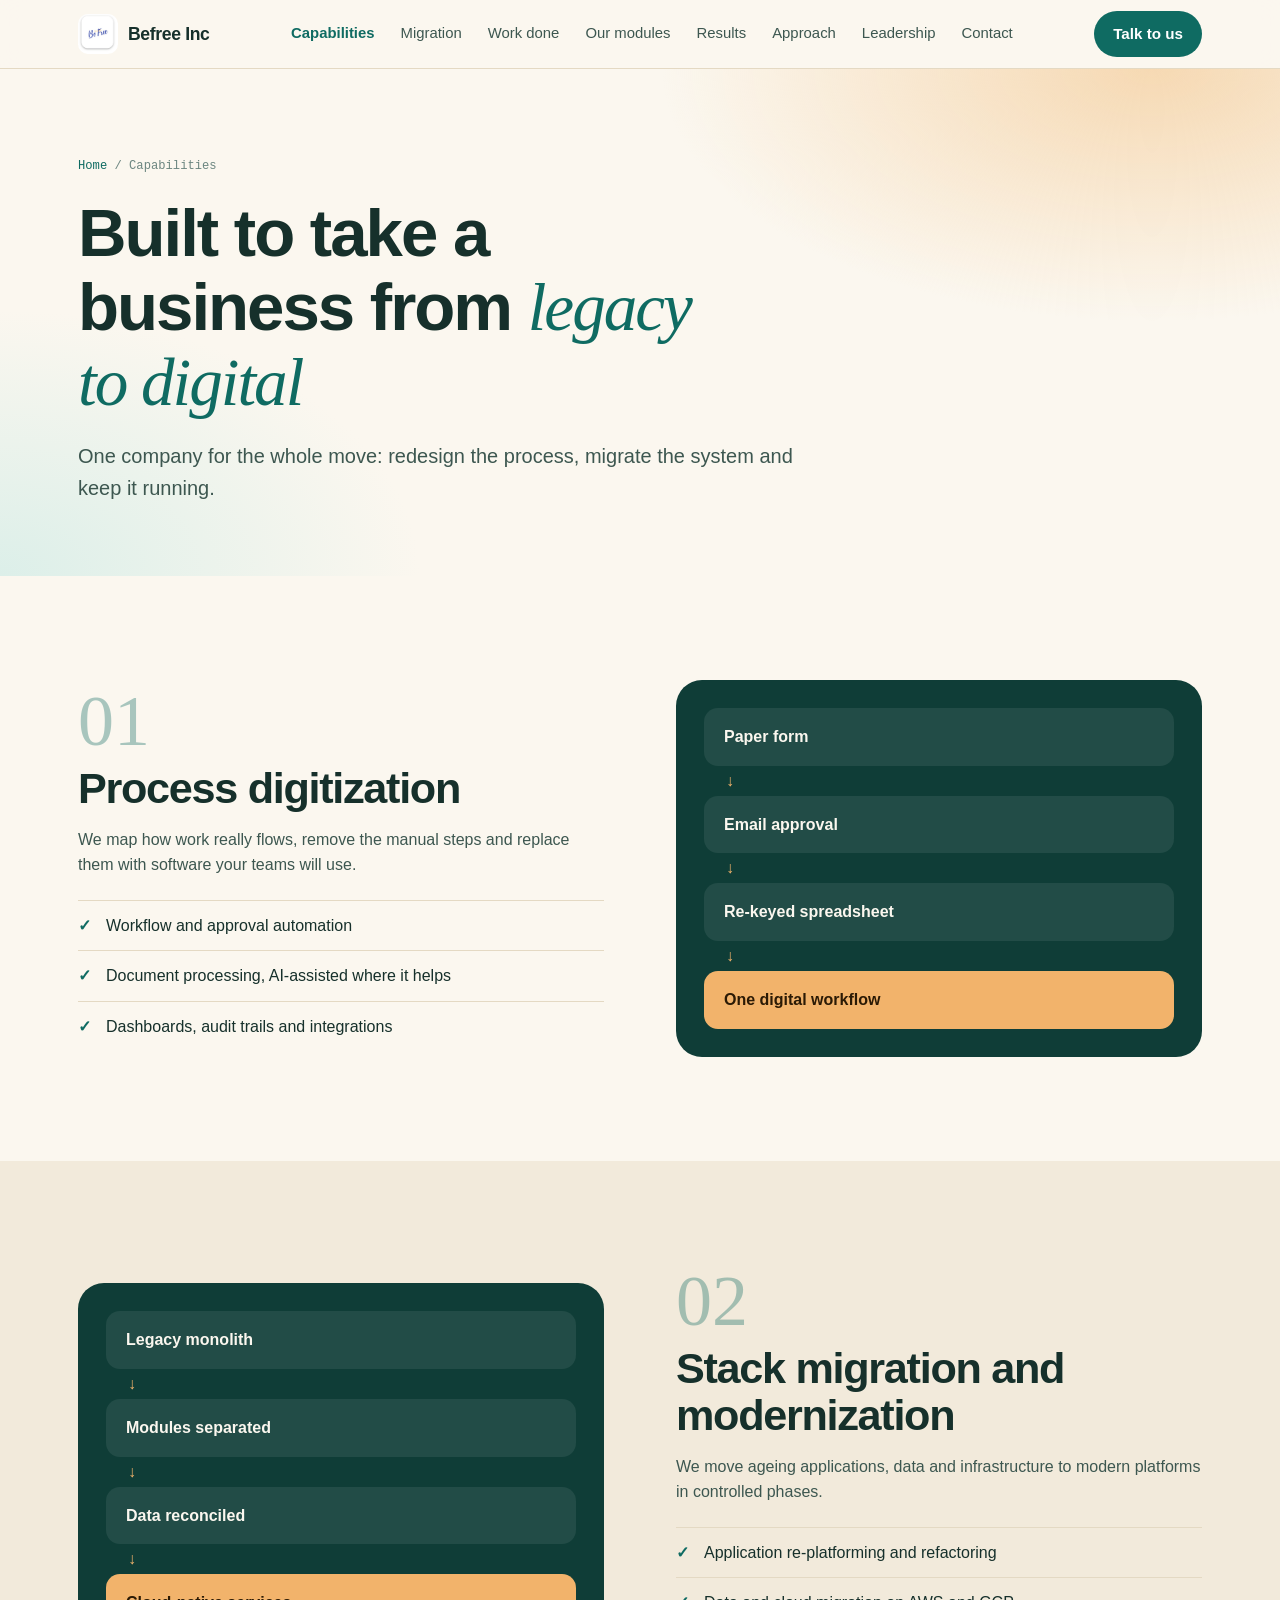
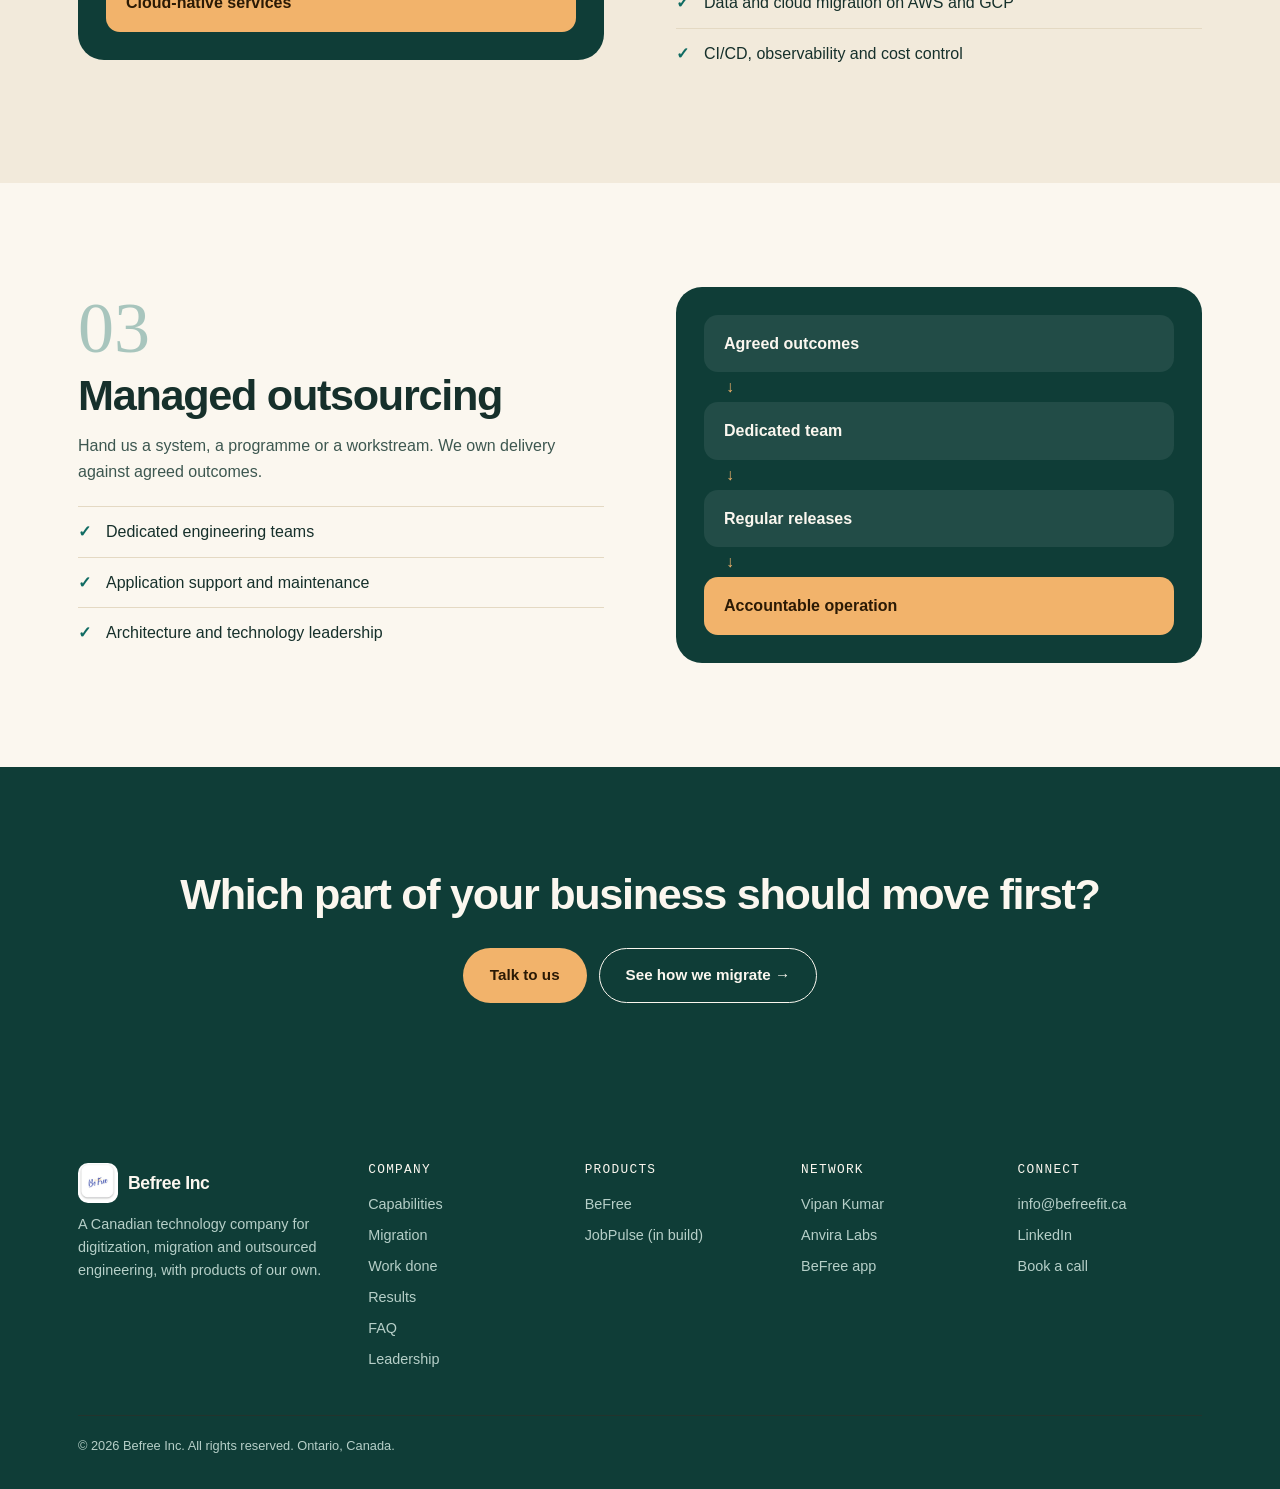
==== capabilities.html @ e6d1023d "Move Capabilities, Migration and Work done to their own showcase pages Co-Authored-By: Claude Sonnet" ====
<!doctype html>
<html lang="en-CA">
<head>
<meta charset="utf-8">
<meta name="viewport" content="width=device-width,initial-scale=1">
<title>Digitization, Migration and Outsourcing | Befree Inc</title>
<meta name="description" content="Process digitization, legacy stack migration and managed engineering outsourcing from Befree Inc, a Canadian technology company.">
<meta name="robots" content="index, follow, max-image-preview:large">
<link rel="canonical" href="https://befreefit.ca/capabilities.html">
<link rel="icon" href="assets/img/befree-logo.jpeg" type="image/jpeg">
<meta name="theme-color" content="#0f3d37">
<meta property="og:type" content="website">
<meta property="og:site_name" content="Befree Inc">
<meta property="og:locale" content="en_CA">
<meta property="og:title" content="Digitization, Migration and Outsourcing | Befree Inc">
<meta property="og:description" content="Process digitization, legacy stack migration and managed engineering outsourcing from Befree Inc, a Canadian technology company.">
<meta property="og:url" content="https://befreefit.ca/capabilities.html">
<meta property="og:image" content="https://befreefit.ca/assets/img/befree-logo.jpeg">
<meta name="twitter:card" content="summary">
<link rel="stylesheet" href="assets/css/site.css">
<link rel="stylesheet" href="assets/css/themes/c-warm-health.css">
<link rel="stylesheet" href="assets/css/pages.css">
<script type="application/ld+json">{"@context": "https://schema.org", "@graph": [{"@type": "WebPage", "@id": "https://befreefit.ca/capabilities.html#page", "url": "https://befreefit.ca/capabilities.html", "name": "Digitization, Migration and Outsourcing | Befree Inc", "description": "Process digitization, legacy stack migration and managed engineering outsourcing from Befree Inc, a Canadian technology company.", "inLanguage": "en-CA", "isPartOf": {"@id": "https://befreefit.ca/#website"}, "about": {"@id": "https://befreefit.ca/#org"}}, {"@type": "BreadcrumbList", "itemListElement": [{"@type": "ListItem", "position": 1, "name": "Home", "item": "https://befreefit.ca/"}, {"@type": "ListItem", "position": 2, "name": "Capabilities", "item": "https://befreefit.ca/capabilities.html"}]}]}</script>
</head>
<body>
<a class="skip" href="#main">Skip to content</a>

<header class="nav">
  <div class="container nav-in">
    <a class="brand" href="index.html" aria-label="Befree Inc home">
      <img src="assets/img/befree-logo.jpeg" alt="" width="40" height="40" class="brand-logo">
      Befree Inc
    </a>
    <nav aria-label="Primary"><ul>
      <li><a href="capabilities.html" aria-current="page">Capabilities</a></li>
      <li><a href="migration.html">Migration</a></li>
      <li><a href="work.html">Work done</a></li>
      <li><a href="index.html#products">Our modules</a></li>
      <li><a href="index.html#results">Results</a></li>
      <li><a href="index.html#how">Approach</a></li>
      <li><a href="index.html#founder">Leadership</a></li>
      <li><a href="index.html#contact">Contact</a></li>
    </ul></nav>
    <a class="btn btn-primary" style="display:none" id="nav-cta" href="index.html#contact">Talk to us</a>
    <button class="menu-btn" id="menu-btn" aria-expanded="false" aria-controls="mobile" aria-label="Menu">
      <svg width="22" height="22" viewBox="0 0 24 24" fill="none" stroke="currentColor" stroke-width="2" stroke-linecap="round"><path d="M4 7h16M4 12h16M4 17h16"/></svg>
    </button>
  </div>
  <div class="mobile" id="mobile">
    <a href="capabilities.html" aria-current="page">Capabilities</a><a href="migration.html">Migration</a><a href="work.html">Work done</a><a href="index.html#products">Our modules</a><a href="index.html#results">Results</a><a href="index.html#how">Approach</a><a href="index.html#founder">Leadership</a><a href="index.html#contact">Contact</a>
  </div>
</header>
<style>@media(min-width:1000px){#nav-cta{display:inline-flex!important;padding:10px 18px}}</style>

<main id="main">
<section class="page-hero">
  <div class="container">
    <p class="crumbs"><a href="index.html">Home</a> / Capabilities</p>
    <h1>Built to take a business from <em>legacy to digital</em></h1>
    <p class="lede">One company for the whole move: redesign the process, migrate the system and keep it running.</p>
  </div>
</section>
<section>
  <div class="container feature reveal">
    <div class="feature-text">
      <span class="bignum">01</span>
      <h2>Process digitization</h2>
      <p>We map how work really flows, remove the manual steps and replace them with software your teams will use.</p>
      <ul class="ticks"><li>Workflow and approval automation</li><li>Document processing, AI-assisted where it helps</li><li>Dashboards, audit trails and integrations</li></ul>
    </div>
    <div class="panel" aria-hidden="true"><div class="chipline">Paper form</div><div class="chipline">Email approval</div><div class="chipline">Re-keyed spreadsheet</div><div class="chipline on">One digital workflow</div></div>
  </div>
</section>
<section class="alt">
  <div class="container feature reveal flip">
    <div class="feature-text">
      <span class="bignum">02</span>
      <h2>Stack migration and modernization</h2>
      <p>We move ageing applications, data and infrastructure to modern platforms in controlled phases.</p>
      <ul class="ticks"><li>Application re-platforming and refactoring</li><li>Data and cloud migration on AWS and GCP</li><li>CI/CD, observability and cost control</li></ul>
    </div>
    <div class="panel" aria-hidden="true"><div class="chipline">Legacy monolith</div><div class="chipline">Modules separated</div><div class="chipline">Data reconciled</div><div class="chipline on">Cloud-native services</div></div>
  </div>
</section>
<section>
  <div class="container feature reveal">
    <div class="feature-text">
      <span class="bignum">03</span>
      <h2>Managed outsourcing</h2>
      <p>Hand us a system, a programme or a workstream. We own delivery against agreed outcomes.</p>
      <ul class="ticks"><li>Dedicated engineering teams</li><li>Application support and maintenance</li><li>Architecture and technology leadership</li></ul>
    </div>
    <div class="panel" aria-hidden="true"><div class="chipline">Agreed outcomes</div><div class="chipline">Dedicated team</div><div class="chipline">Regular releases</div><div class="chipline on">Accountable operation</div></div>
  </div>
</section>
<section class="band cta-band">
  <div class="container">
    <h2>Which part of your business should move first?</h2>
    <div class="cta-row">
      <a class="btn btn-primary" href="index.html#contact">Talk to us</a>
      <a class="btn btn-ghost" href="migration.html">See how we migrate →</a>
    </div>
  </div>
</section>
</main>

<footer>
  <div class="container">
    <div class="cols">
      <div><div class="brand" style="color:var(--band-ink)"><img src="assets/img/befree-logo.jpeg" alt="" width="40" height="40" class="brand-logo">Befree Inc</div><p style="margin-top:10px;max-width:34ch">A Canadian technology company for digitization, migration and outsourced engineering, with products of our own.</p></div>
      <div><h4>Company</h4><ul><li><a href="capabilities.html">Capabilities</a></li><li><a href="migration.html">Migration</a></li><li><a href="work.html">Work done</a></li><li><a href="index.html#results">Results</a></li><li><a href="index.html#faq">FAQ</a></li><li><a href="index.html#founder">Leadership</a></li></ul></div>
      <div><h4>Products</h4><ul><li><a href="https://www.befree.fit/" target="_blank" rel="noopener">BeFree</a></li><li><a href="index.html#products">JobPulse (in build)</a></li></ul></div>
      <div><h4>Network</h4><ul><li><a href="https://vipan.me/" target="_blank" rel="noopener">Vipan Kumar</a></li><li><a href="https://www.anviralabs.com/" target="_blank" rel="noopener">Anvira Labs</a></li><li><a href="https://www.befree.fit/" target="_blank" rel="noopener">BeFree app</a></li></ul></div>
      <div><h4>Connect</h4><ul><li><a href="mailto:info@befreefit.ca">info@befreefit.ca</a></li><li><a href="https://www.linkedin.com/company/befreehealth" target="_blank" rel="noopener">LinkedIn</a></li><li><a href="https://calendly.com/contactvips/" target="_blank" rel="noopener">Book a call</a></li></ul></div>
    </div>
    <p class="fine">© 2026 Befree Inc. All rights reserved. Ontario, Canada.</p>
  </div>
</footer>
<script src="assets/js/site.js" defer></script>
</body>
</html>
---- assets/css/site.css ----
/* Befree Inc — site styles. Plain CSS, no build. Edit tokens in :root to rebrand. */
*,*::before,*::after{margin:0;padding:0;box-sizing:border-box}
:root{
  --ink:#0d1b16;--ink-2:#34443d;--ink-3:#5d6d66;
  --paper:#ffffff;--warm:#f5f7f4;--line:#dfe6e1;
  --green:#0b7a53;--green-deep:#065a3e;--green-tint:#e3f3ec;
  --lime:#b9f26b;--band:#0d1b16;--band-ink:#eaf2ed;--band-dim:#9db3a8;
  --sans:'Inter',-apple-system,BlinkMacSystemFont,'Segoe UI',Roboto,Helvetica,Arial,sans-serif;
  --mono:ui-monospace,'SFMono-Regular',Menlo,Consolas,monospace;
  --r:14px;--container:1180px;
}
@media (prefers-color-scheme:dark){
  :root:not([data-theme="light"]){--ink:#eaf2ed;--ink-2:#c3d1c9;--ink-3:#93a69c;--paper:#0a1210;--warm:#101b17;--line:#22332c;--green:#4fd49b;--green-deep:#7fe3b8;--green-tint:#12261e;--band:#050a08}
}
:root[data-theme="dark"]{--ink:#eaf2ed;--ink-2:#c3d1c9;--ink-3:#93a69c;--paper:#0a1210;--warm:#101b17;--line:#22332c;--green:#4fd49b;--green-deep:#7fe3b8;--green-tint:#12261e;--band:#050a08}
html{scroll-behavior:smooth}
body{font-family:var(--sans);color:var(--ink);background:var(--paper);line-height:1.6;-webkit-font-smoothing:antialiased;overflow-x:hidden}
a{color:inherit;text-decoration:none}ul{list-style:none}img,svg{display:block;max-width:100%}
:focus-visible{outline:2px solid var(--green);outline-offset:3px;border-radius:4px}
.container{max-width:var(--container);margin:0 auto;padding:0 20px}
@media(min-width:700px){.container{padding:0 28px}}
.skip{position:absolute;left:-999px;top:8px;background:#000;color:#fff;padding:8px 14px;border-radius:6px;z-index:200}.skip:focus{left:12px}

h1,h2,h3,h4{line-height:1.1;letter-spacing:-.025em;font-weight:700}
h1{font-size:clamp(2.3rem,6vw,4.4rem);letter-spacing:-.04em}
h2{font-size:clamp(1.8rem,3.6vw,2.7rem)}
h3{font-size:1.2rem;letter-spacing:-.01em}
.eyebrow{font-family:var(--mono);font-size:12px;letter-spacing:.14em;text-transform:uppercase;color:var(--green);margin-bottom:14px;display:block}
.lede{font-size:clamp(1.05rem,1.6vw,1.25rem);color:var(--ink-2);max-width:720px}
section{padding:72px 0}
@media(min-width:900px){section{padding:104px 0}}
.sec-head{max-width:760px;margin-bottom:44px}.sec-head p{margin-top:14px;color:var(--ink-2)}
.alt{background:var(--warm)}

/* Nav */
.nav{position:sticky;top:0;z-index:100;background:color-mix(in srgb,var(--paper) 90%,transparent);backdrop-filter:blur(12px);border-bottom:1px solid var(--line)}
.nav-in{display:flex;align-items:center;justify-content:space-between;height:68px}
.brand{display:flex;align-items:center;gap:10px;font-weight:700;letter-spacing:-.02em;font-size:1.1rem}
.brand svg{width:30px;height:30px}
.nav ul{display:none;gap:26px;font-size:.93rem;color:var(--ink-2)}
.nav ul a:hover{color:var(--green)}
@media(min-width:900px){.nav ul{display:flex}}
.menu-btn{display:inline-flex;padding:8px;border:1px solid var(--line);border-radius:8px;color:var(--ink)}
@media(min-width:900px){.menu-btn{display:none}}
.mobile{display:none;border-top:1px solid var(--line);padding:12px 20px 20px}
.mobile.open{display:block}.mobile a{display:block;padding:12px 0;border-bottom:1px solid var(--line);color:var(--ink-2)}

/* Buttons */
.btn{display:inline-flex;align-items:center;gap:8px;padding:13px 22px;border-radius:999px;font-weight:600;font-size:.95rem;border:1.5px solid transparent;transition:.2s}
.btn-primary{background:var(--ink);color:var(--paper)}.btn-primary:hover{background:var(--green);color:#fff}
.btn-ghost{border-color:var(--ink);color:var(--ink)}.btn-ghost:hover{background:var(--ink);color:var(--paper)}
.cta-row{display:flex;flex-wrap:wrap;gap:12px;margin-top:30px}

/* Hero */
.hero{padding:72px 0 56px;background:radial-gradient(1000px 420px at 85% -10%,var(--green-tint),transparent 70%)}
@media(min-width:900px){.hero{padding:120px 0 80px}}
.hero h1{max-width:15ch;margin-bottom:24px}
.hero h1 em{font-style:normal;color:var(--green)}
.proof{display:grid;grid-template-columns:repeat(2,1fr);gap:1px;background:var(--line);border:1px solid var(--line);border-radius:var(--r);overflow:hidden;margin-top:56px}
@media(min-width:800px){.proof{grid-template-columns:repeat(4,1fr)}}
.proof div{background:var(--paper);padding:22px}
.proof b{display:block;font-size:1.5rem;letter-spacing:-.02em}
.proof span{font-size:.85rem;color:var(--ink-3)}

/* Cards / grids */
.grid{display:grid;gap:20px}
@media(min-width:760px){.g2{grid-template-columns:repeat(2,1fr)}.g3{grid-template-columns:repeat(3,1fr)}}
@media(min-width:1000px){.g4{grid-template-columns:repeat(4,1fr)}}
@media(min-width:760px) and (max-width:999px){.g4{grid-template-columns:repeat(2,1fr)}}
.card{background:var(--paper);border:1px solid var(--line);border-radius:var(--r);padding:28px;transition:.2s}
.alt .card{background:var(--paper)}
a.card:hover{border-color:var(--green);transform:translateY(-2px)}
.card p{color:var(--ink-2);margin-top:10px;font-size:.96rem}
.card ul{margin-top:14px;font-size:.92rem;color:var(--ink-2)}
.card li{padding:6px 0 6px 18px;position:relative;border-top:1px solid var(--line)}
.card li::before{content:"";position:absolute;left:0;top:15px;width:7px;height:7px;border-radius:50%;background:var(--green)}
.num{font-family:var(--mono);font-size:12px;color:var(--green);letter-spacing:.1em}
.tag{display:inline-block;font-family:var(--mono);font-size:11px;letter-spacing:.08em;text-transform:uppercase;padding:4px 10px;border-radius:999px;background:var(--green-tint);color:var(--green-deep);margin-bottom:14px}
.tag.build{background:#fdf0d8;color:#8a5a00}
@media(prefers-color-scheme:dark){:root:not([data-theme="light"]) .tag.build{background:#2d2411;color:#f0c46a}}
.link{display:inline-block;margin-top:18px;font-weight:600;color:var(--green)}
.link:hover{text-decoration:underline}

/* Metrics (Thoughtworks-style result cards) */
.metric{border-top:3px solid var(--green);padding-top:18px}
.metric b{display:block;font-size:clamp(2rem,4vw,3rem);letter-spacing:-.04em;line-height:1}
.metric p{margin-top:10px;color:var(--ink-2);font-size:.95rem}
.metric small{display:block;margin-top:10px;font-size:.78rem;color:var(--ink-3);font-family:var(--mono)}

/* Product feature */
.product{display:grid;gap:36px;align-items:center}
@media(min-width:900px){.product{grid-template-columns:1.1fr .9fr}}
.phone{background:var(--band);border-radius:34px;padding:22px;max-width:320px;margin:0 auto;color:var(--band-ink);border:6px solid #1b2c25}
.phone h4{font-size:.8rem;font-family:var(--mono);letter-spacing:.1em;color:var(--band-dim);margin-bottom:14px;font-weight:500}
.scan{display:flex;justify-content:space-between;align-items:center;padding:12px 14px;border-radius:12px;background:#14241d;margin-bottom:10px;font-size:.9rem}
.scan b{color:var(--lime)}.scan b.warn{color:#f0c46a}
.phone small{display:block;margin-top:14px;font-size:.7rem;color:var(--band-dim)}

/* Dark band */
.band{background:var(--band);color:var(--band-ink)}
.band .eyebrow{color:var(--lime)}.band p,.band .lede{color:var(--band-dim)}
.band .card{background:#12201a;border-color:#22332c}.band .card p,.band .card ul{color:var(--band-dim)}.band .card li{border-color:#22332c}
.band .btn-primary{background:var(--lime);color:#0d1b16}.band .btn-primary:hover{background:#fff}
.band .btn-ghost{border-color:var(--band-ink);color:var(--band-ink)}.band .btn-ghost:hover{background:var(--band-ink);color:var(--band)}

/* Tech chips */
.chips{display:flex;flex-wrap:wrap;gap:10px}
.chips span{padding:8px 14px;border:1px solid var(--line);border-radius:999px;font-size:.88rem;color:var(--ink-2);background:var(--paper)}

/* Process */
.steps{counter-reset:s}
.step{padding:26px;border-left:2px solid var(--green);background:var(--paper);border-radius:0 var(--r) var(--r) 0;border-top:1px solid var(--line);border-right:1px solid var(--line);border-bottom:1px solid var(--line)}
.step p{margin-top:8px;color:var(--ink-2);font-size:.95rem}

/* Founder */
.founder{display:grid;gap:36px;align-items:start}
@media(min-width:900px){.founder{grid-template-columns:.8fr 1.2fr}}
.avatar{aspect-ratio:1;max-width:320px;border-radius:var(--r);background:linear-gradient(135deg,var(--green),#0d1b16);display:grid;place-items:center;color:var(--lime);font-size:4.5rem;font-weight:700;letter-spacing:-.05em}
.avatar img{width:100%;height:100%;object-fit:cover;border-radius:var(--r)}
.role{color:var(--green);font-weight:600;margin:6px 0 16px}

/* Co-founder strip: 2 columns on phones, 4 on desktop, full container width */
.cofounders{display:grid;grid-template-columns:repeat(2,minmax(0,1fr));gap:14px}
@media(min-width:800px){.cofounders{grid-template-columns:repeat(4,minmax(0,1fr));gap:20px}}
.cofounders li{background:var(--paper);border:1px solid var(--line);border-radius:var(--r);padding:14px}
.cofounders img{width:84px;height:84px;aspect-ratio:1;object-fit:cover;object-position:center top;border-radius:12px;background:var(--green-tint);margin-bottom:12px}
@media(max-width:799px){.cofounders img{width:64px;height:64px}}
.cofounders b,.cofounders small{display:block}
.cofounders b{font-size:.95rem;line-height:1.25}
.cofounders small{font-size:.8rem;color:var(--ink-3);margin-top:2px}

/* Contact */
.contact-grid{display:grid;gap:36px}
@media(min-width:900px){.contact-grid{grid-template-columns:1fr 1fr}}
form{display:grid;gap:14px}
label{font-size:.85rem;font-weight:600}
input,select,textarea{width:100%;margin-top:6px;padding:12px 14px;border:1px solid var(--line);border-radius:10px;background:var(--paper);color:var(--ink);font:inherit}
textarea{min-height:130px;resize:vertical}
.note{font-size:.82rem;color:var(--ink-3)}

footer{background:var(--band);color:var(--band-dim);padding:56px 0 32px;font-size:.9rem}
footer .cols{display:grid;gap:32px}
@media(min-width:800px){footer .cols{grid-template-columns:1.4fr repeat(4,1fr)}}
footer h4{color:var(--band-ink);font-size:.8rem;font-family:var(--mono);letter-spacing:.1em;text-transform:uppercase;margin-bottom:12px;font-weight:500}
footer li{padding:4px 0}footer a:hover{color:var(--lime)}
footer .fine{margin-top:40px;padding-top:20px;border-top:1px solid #22332c;font-size:.8rem}

.reveal{opacity:0;transform:translateY(14px);transition:.6s}
.reveal.in{opacity:1;transform:none}
@media(prefers-reduced-motion:reduce){.reveal{opacity:1;transform:none;transition:none}html{scroll-behavior:auto}}

/* Logo */
.brand-logo{width:40px;height:40px;border-radius:10px;object-fit:cover}
.product-logo{width:88px;height:88px;border-radius:20px;margin-bottom:16px;box-shadow:0 10px 30px -14px rgba(0,0,0,.35)}

/* FAQ */
.faq{max-width:820px}
.faq details{border-top:1px solid var(--line);padding:18px 0}
.faq details:last-child{border-bottom:1px solid var(--line)}
.faq summary{cursor:pointer;font-weight:600;font-size:1.05rem;list-style:none;display:flex;justify-content:space-between;gap:16px}
.faq summary::-webkit-details-marker{display:none}
.faq summary::after{content:"+";color:var(--green);font-size:1.4rem;line-height:1}
.faq details[open] summary::after{content:"\2212"}
.faq p{margin-top:12px;color:var(--ink-2)}
.faq a{color:var(--green);text-decoration:underline}

/* Migration paths */
.moves{border:1px solid var(--line);border-radius:var(--r);overflow:hidden;background:var(--paper)}
.move{display:grid;grid-template-columns:1fr 1fr;gap:14px;padding:16px 18px;border-top:1px solid var(--line);font-size:.95rem}
.move:first-child{border-top:0}
.move span:first-child{color:var(--ink-3)}
.move span:last-child{font-weight:600}
.move.head{background:var(--green-tint);font-family:var(--mono);font-size:.74rem;letter-spacing:.1em;text-transform:uppercase}
.move.head span{color:var(--green-deep)}
---- assets/css/themes/c-warm-health.css ----
/* Template C — Warm Health: cream paper, deep teal, soft large radii, friendly and trustworthy */
:root:root{--ink:#16302b;--ink-2:#3d5750;--ink-3:#6c8680;--paper:#fbf7ef;--warm:#f2eadb;--line:#e4d9c3;--green:#0f6b62;--green-deep:#0a4f48;--green-tint:#dcefe9;--lime:#f2b36b;--band:#0f3d37;--band-ink:#fbf7ef;--band-dim:#b6cfc8;--r:26px;--sans:'Avenir Next','Segoe UI',Inter,sans-serif;color-scheme:light}
body{background:var(--paper)}
h1,h2,h3{font-weight:700;letter-spacing:-.03em}
h1{font-size:clamp(2.3rem,5.6vw,4.2rem)}
.hero{background:radial-gradient(700px 380px at 90% 0%,#f6d9b3 0,transparent 70%),radial-gradient(600px 400px at 0% 100%,var(--green-tint),transparent 70%)}
.hero h1 em{color:var(--green);font-style:italic;font-family:Georgia,serif;font-weight:400}
.btn{padding:14px 26px}
.btn-primary{background:var(--green);color:#fff}.btn-primary:hover{background:var(--ink)}
.btn-ghost{border-color:var(--green);color:var(--green)}.btn-ghost:hover{background:var(--green);color:#fff}
.card{box-shadow:0 1px 0 rgba(22,48,43,.04),0 18px 40px -26px rgba(22,48,43,.35);border-color:transparent;background:#fffdf8}
.alt{background:var(--warm)}.alt .card{background:#fffdf8}
.band .card{background:rgba(255,255,255,.07);box-shadow:none}
.band .btn-primary{background:var(--lime);color:#2b1a05}
.nav{background:rgba(251,247,239,.9)}
.nav .brand svg rect{fill:var(--green)}.nav .brand svg path{fill:#fbf7ef}
.metric{background:#fffdf8;border-radius:var(--r);border-top:0;padding:24px;box-shadow:0 18px 40px -26px rgba(22,48,43,.35)}
.metric b{color:var(--green)}
.proof{border-radius:var(--r);border-color:var(--line)}
.proof div{background:#fffdf8}
.cofounders img,.avatar img{border-radius:50%}
.cofounders li{background:#fffdf8;border-color:transparent;box-shadow:0 14px 30px -24px rgba(22,48,43,.4)}
.chips span{background:#fffdf8;border-color:var(--line)}
.phone{background:#0f3d37;border-color:#1c5a52}
.scan{background:#16524a}.scan b{color:#f2b36b}
footer{background:#0f3d37}
---- assets/css/pages.css ----
/* Showcase pages: capabilities, migration, work. Uses theme tokens from site.css / theme. */
.nav a[aria-current="page"],.mobile a[aria-current="page"]{color:var(--green);font-weight:700}
.tile{display:flex;flex-direction:column;align-items:flex-start}.tile h3{margin-top:8px}.tile .link{margin-top:auto;padding-top:18px}
.page-hero{padding:56px 0 48px;background:radial-gradient(700px 360px at 90% 0%,#f6d9b3 0,transparent 70%),radial-gradient(600px 380px at 0% 100%,var(--green-tint),transparent 70%)}
@media(min-width:900px){.page-hero{padding:88px 0 72px}}
.page-hero h1{max-width:18ch;margin-bottom:20px}.page-hero h1 em{color:var(--green);font-family:Georgia,serif;font-weight:400}
.crumbs{font-family:var(--mono);font-size:.76rem;color:var(--ink-3);margin-bottom:20px}.crumbs a{color:var(--green)}

.feature{display:grid;gap:36px;align-items:center}
@media(min-width:900px){.feature{grid-template-columns:1fr 1fr;gap:72px}.feature.flip .feature-text{order:2}}
.bignum{display:block;font-family:Georgia,serif;font-size:4.5rem;line-height:1;color:var(--green);opacity:.35;margin-bottom:8px}
.feature-text p{margin-top:14px;color:var(--ink-2)}
.ticks{margin-top:22px}.ticks li{padding:12px 0 12px 28px;border-top:1px solid var(--line);position:relative}
.ticks li::before{content:"✓";position:absolute;left:0;color:var(--green);font-weight:700}
.panel{background:var(--band);border-radius:var(--r);padding:28px;display:grid;gap:30px}
.chipline{position:relative;padding:16px 20px;border-radius:14px;background:rgba(255,255,255,.08);color:var(--band-ink);font-weight:600}
.chipline+.chipline::before{content:"↓";position:absolute;top:-28px;left:22px;color:var(--lime)}
.chipline.on{background:var(--lime);color:#2b1a05}

.shifts{display:grid;gap:16px}
.shift{display:grid;gap:10px;align-items:stretch}
@media(min-width:760px){.shift{grid-template-columns:1fr 56px 1fr}}
.from,.to{border-radius:18px;padding:20px 24px;font-size:1.02rem}
.from{border:1.5px dashed var(--line);color:var(--ink-2);background:var(--warm)}
.to{background:var(--green);color:#fff;font-weight:600}
.from small,.to small{display:block;font-family:var(--mono);font-size:.68rem;letter-spacing:.12em;text-transform:uppercase;opacity:.75;margin-bottom:6px;font-weight:500}
.arrow{display:grid;place-items:center;font-size:1.6rem;color:var(--green)}
@media(max-width:759px){.arrow{transform:rotate(90deg)}}

.timeline,.flow{list-style:none;display:grid;gap:20px}
.timeline{counter-reset:t}
.timeline li{counter-increment:t;position:relative;padding:0 0 8px 64px}
.timeline li::before{content:counter(t);position:absolute;left:0;top:0;width:42px;height:42px;border-radius:50%;background:var(--green);color:#fff;display:grid;place-items:center;font-weight:700}
.timeline li:not(:last-child)::after{content:"";position:absolute;left:20px;top:46px;bottom:-16px;width:2px;background:var(--line)}
.timeline p,.flow p{margin-top:8px;color:var(--ink-2);font-size:.95rem}
@media(min-width:900px){
  .timeline{grid-template-columns:repeat(4,1fr)}
  .timeline li{padding:64px 0 0}
  .timeline li:not(:last-child)::after{left:50px;right:-12px;top:20px;bottom:auto;width:auto;height:2px}
  .flow{grid-template-columns:repeat(4,1fr)}
}
.flow li{background:#fffdf8;border-radius:var(--r);padding:24px;border-top:5px solid var(--green)}
.cta-band{text-align:center}.cta-band .cta-row{justify-content:center}
@media(max-width:759px){.shifts{gap:40px}.shift{gap:4px}}
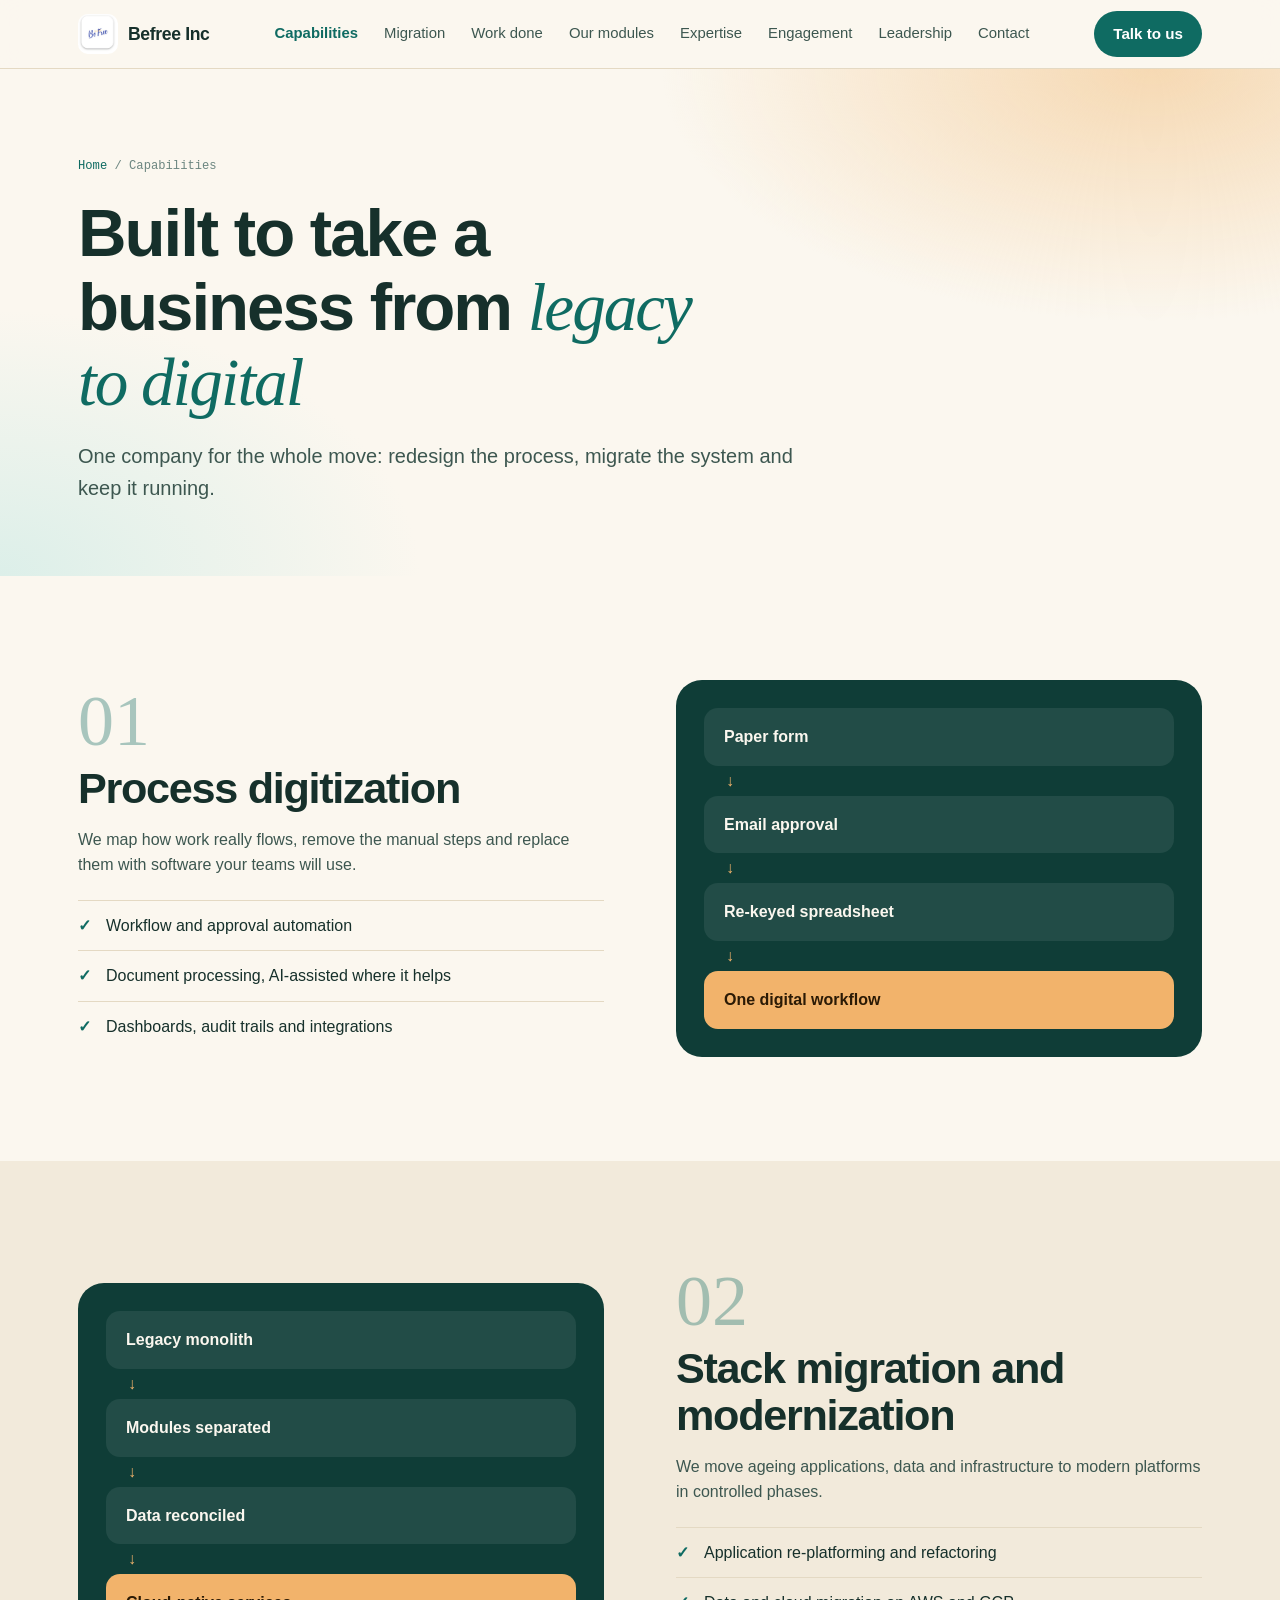
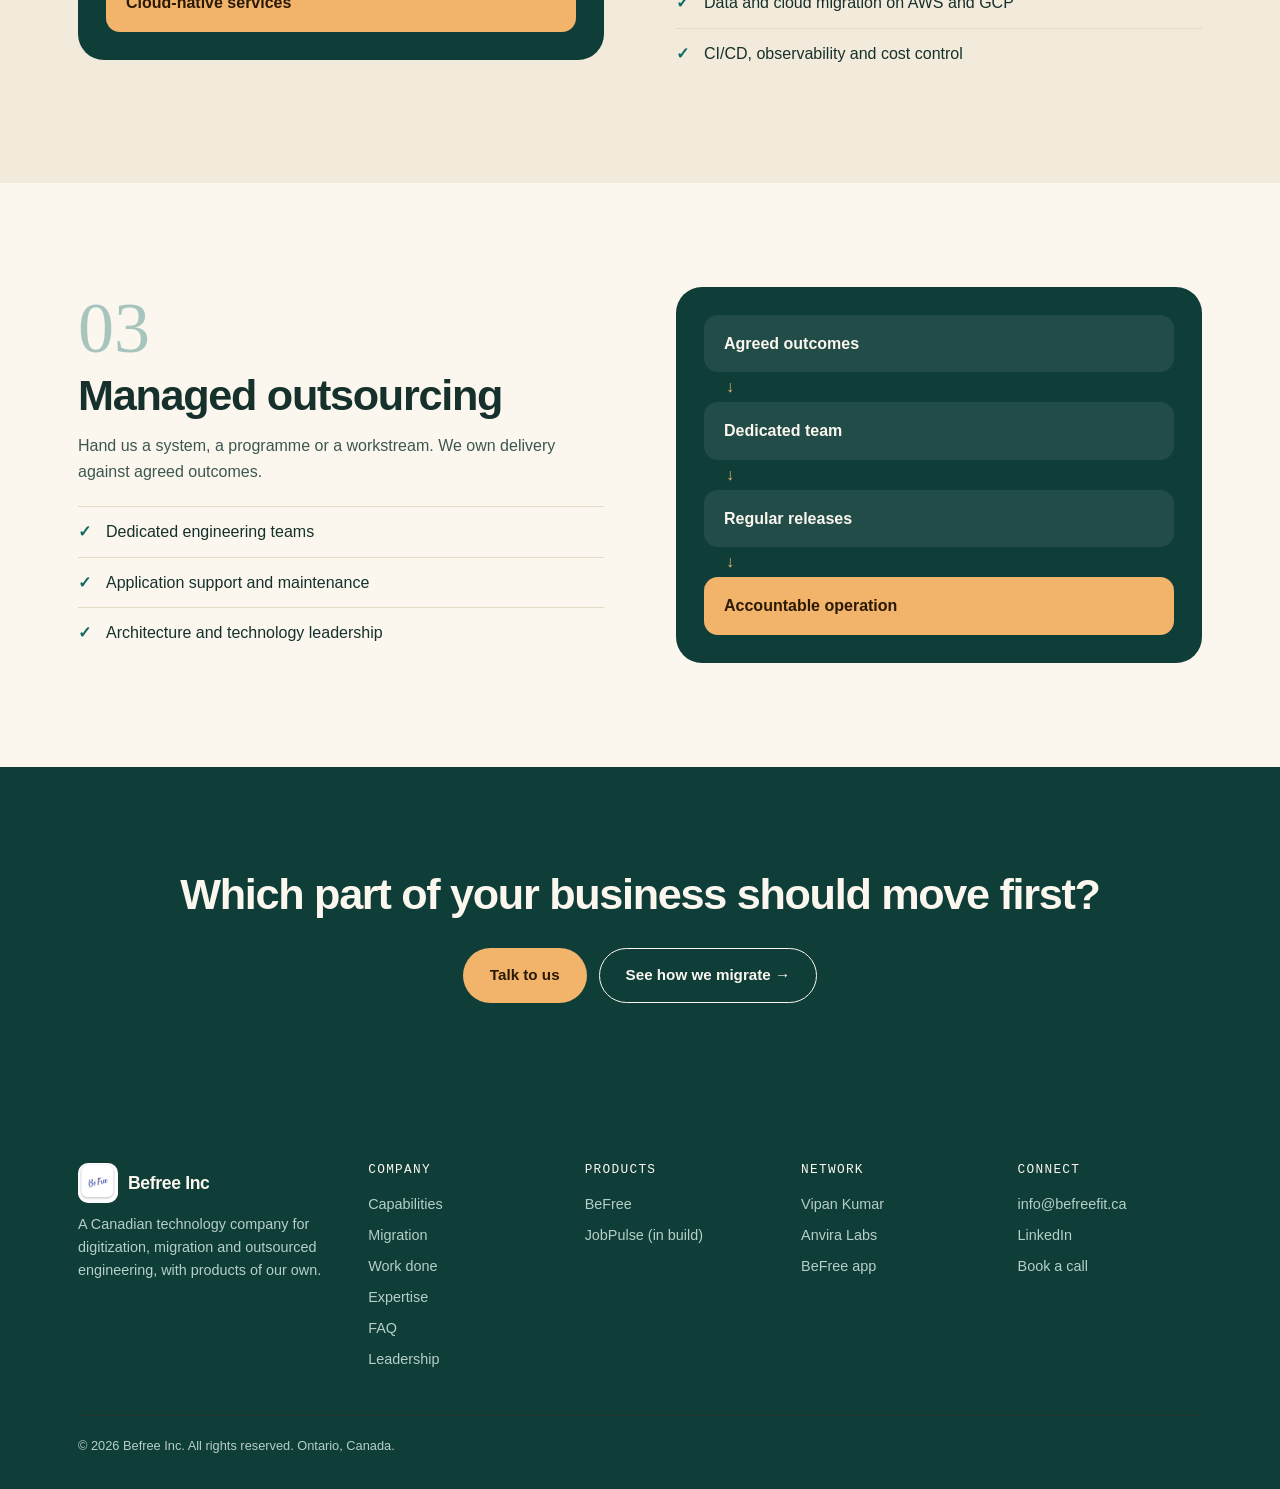
==== commit fbd45323: "SEO headline, leadership capabilities, tidy engagement section, remove template previews Co-Authored" ====
--- a/capabilities.html
+++ b/capabilities.html
@@ -36,8 +36,8 @@
       <li><a href="migration.html">Migration</a></li>
       <li><a href="work.html">Work done</a></li>
       <li><a href="index.html#products">Our modules</a></li>
-      <li><a href="index.html#results">Results</a></li>
-      <li><a href="index.html#how">Approach</a></li>
+      <li><a href="index.html#results">Expertise</a></li>
+      <li><a href="index.html#how">Engagement</a></li>
       <li><a href="index.html#founder">Leadership</a></li>
       <li><a href="index.html#contact">Contact</a></li>
     </ul></nav>
@@ -47,7 +47,7 @@
     </button>
   </div>
   <div class="mobile" id="mobile">
-    <a href="capabilities.html" aria-current="page">Capabilities</a><a href="migration.html">Migration</a><a href="work.html">Work done</a><a href="index.html#products">Our modules</a><a href="index.html#results">Results</a><a href="index.html#how">Approach</a><a href="index.html#founder">Leadership</a><a href="index.html#contact">Contact</a>
+    <a href="capabilities.html" aria-current="page">Capabilities</a><a href="migration.html">Migration</a><a href="work.html">Work done</a><a href="index.html#products">Our modules</a><a href="index.html#results">Expertise</a><a href="index.html#how">Engagement</a><a href="index.html#founder">Leadership</a><a href="index.html#contact">Contact</a>
   </div>
 </header>
 <style>@media(min-width:1000px){#nav-cta{display:inline-flex!important;padding:10px 18px}}</style>
@@ -108,7 +108,7 @@
   <div class="container">
     <div class="cols">
       <div><div class="brand" style="color:var(--band-ink)"><img src="assets/img/befree-logo.jpeg" alt="" width="40" height="40" class="brand-logo">Befree Inc</div><p style="margin-top:10px;max-width:34ch">A Canadian technology company for digitization, migration and outsourced engineering, with products of our own.</p></div>
-      <div><h4>Company</h4><ul><li><a href="capabilities.html">Capabilities</a></li><li><a href="migration.html">Migration</a></li><li><a href="work.html">Work done</a></li><li><a href="index.html#results">Results</a></li><li><a href="index.html#faq">FAQ</a></li><li><a href="index.html#founder">Leadership</a></li></ul></div>
+      <div><h4>Company</h4><ul><li><a href="capabilities.html">Capabilities</a></li><li><a href="migration.html">Migration</a></li><li><a href="work.html">Work done</a></li><li><a href="index.html#results">Expertise</a></li><li><a href="index.html#faq">FAQ</a></li><li><a href="index.html#founder">Leadership</a></li></ul></div>
       <div><h4>Products</h4><ul><li><a href="https://www.befree.fit/" target="_blank" rel="noopener">BeFree</a></li><li><a href="index.html#products">JobPulse (in build)</a></li></ul></div>
       <div><h4>Network</h4><ul><li><a href="https://vipan.me/" target="_blank" rel="noopener">Vipan Kumar</a></li><li><a href="https://www.anviralabs.com/" target="_blank" rel="noopener">Anvira Labs</a></li><li><a href="https://www.befree.fit/" target="_blank" rel="noopener">BeFree app</a></li></ul></div>
       <div><h4>Connect</h4><ul><li><a href="mailto:info@befreefit.ca">info@befreefit.ca</a></li><li><a href="https://www.linkedin.com/company/befreehealth" target="_blank" rel="noopener">LinkedIn</a></li><li><a href="https://calendly.com/contactvips/" target="_blank" rel="noopener">Book a call</a></li></ul></div>
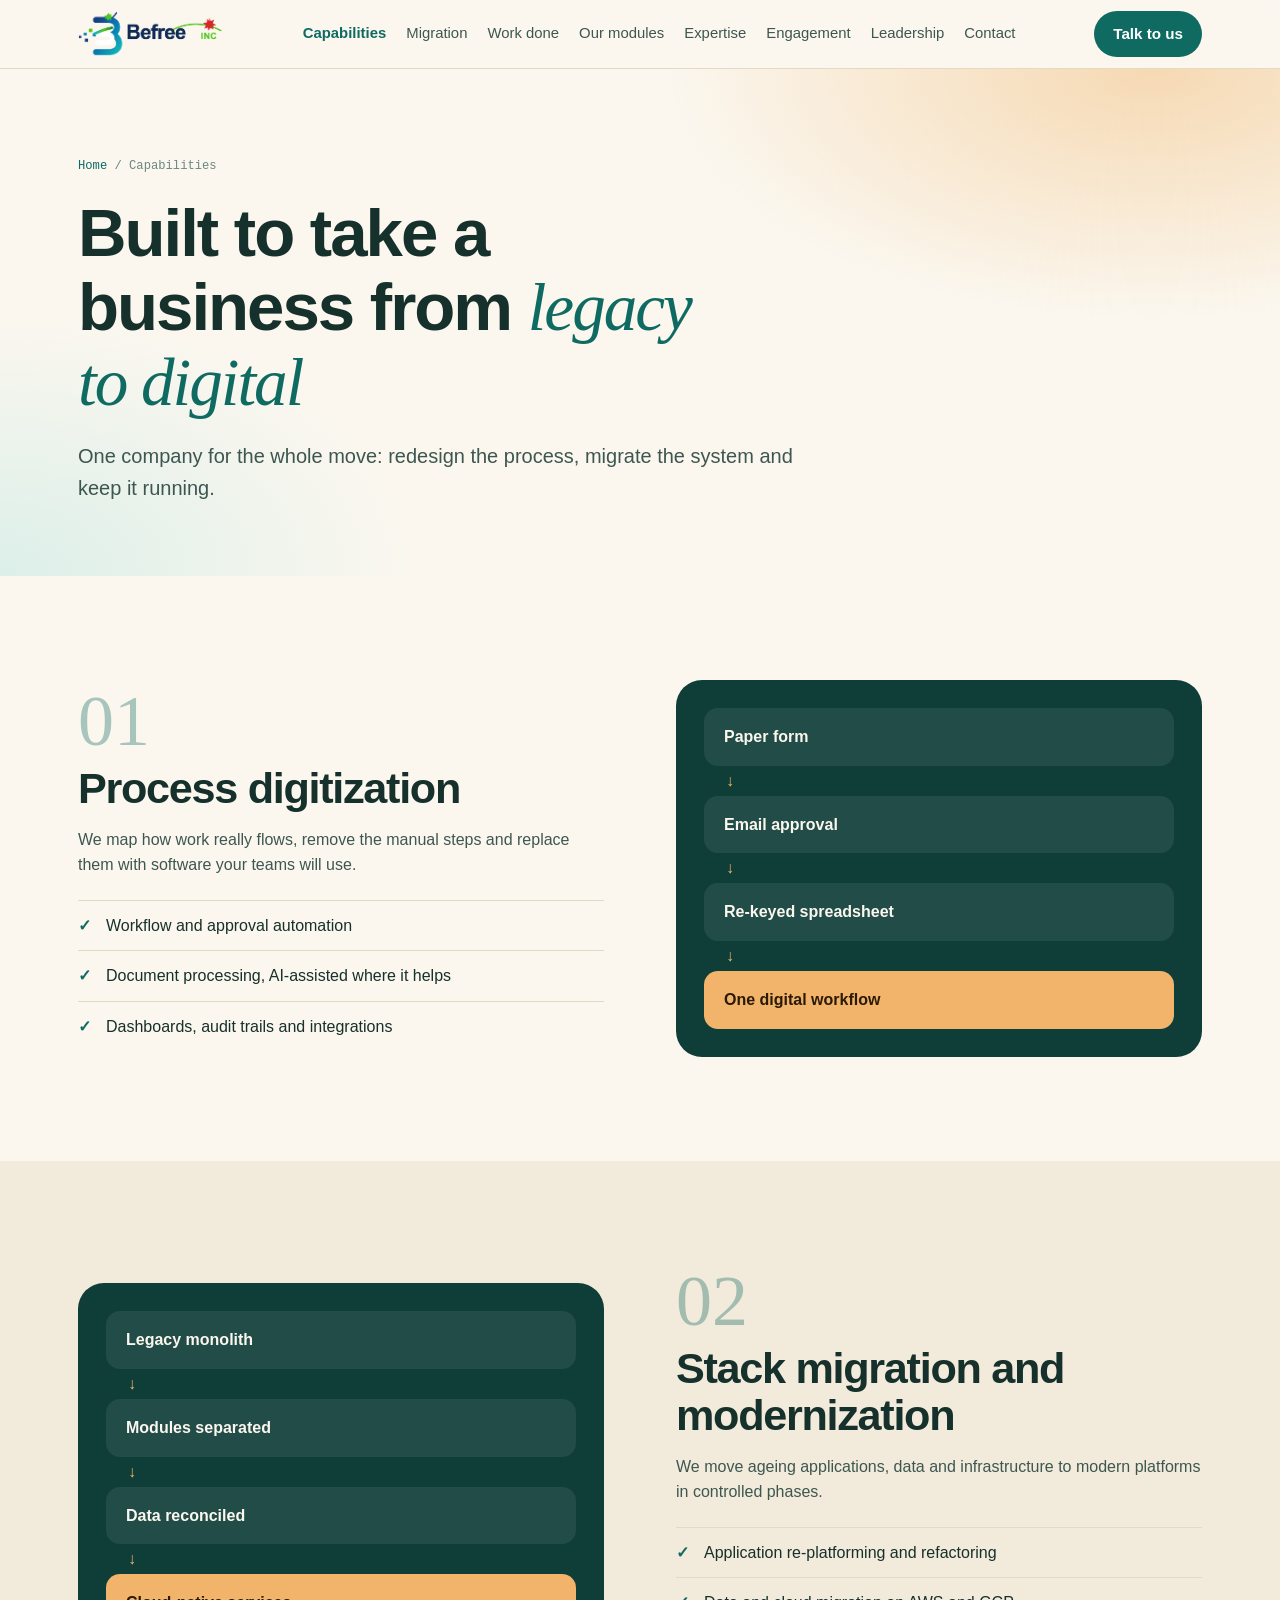
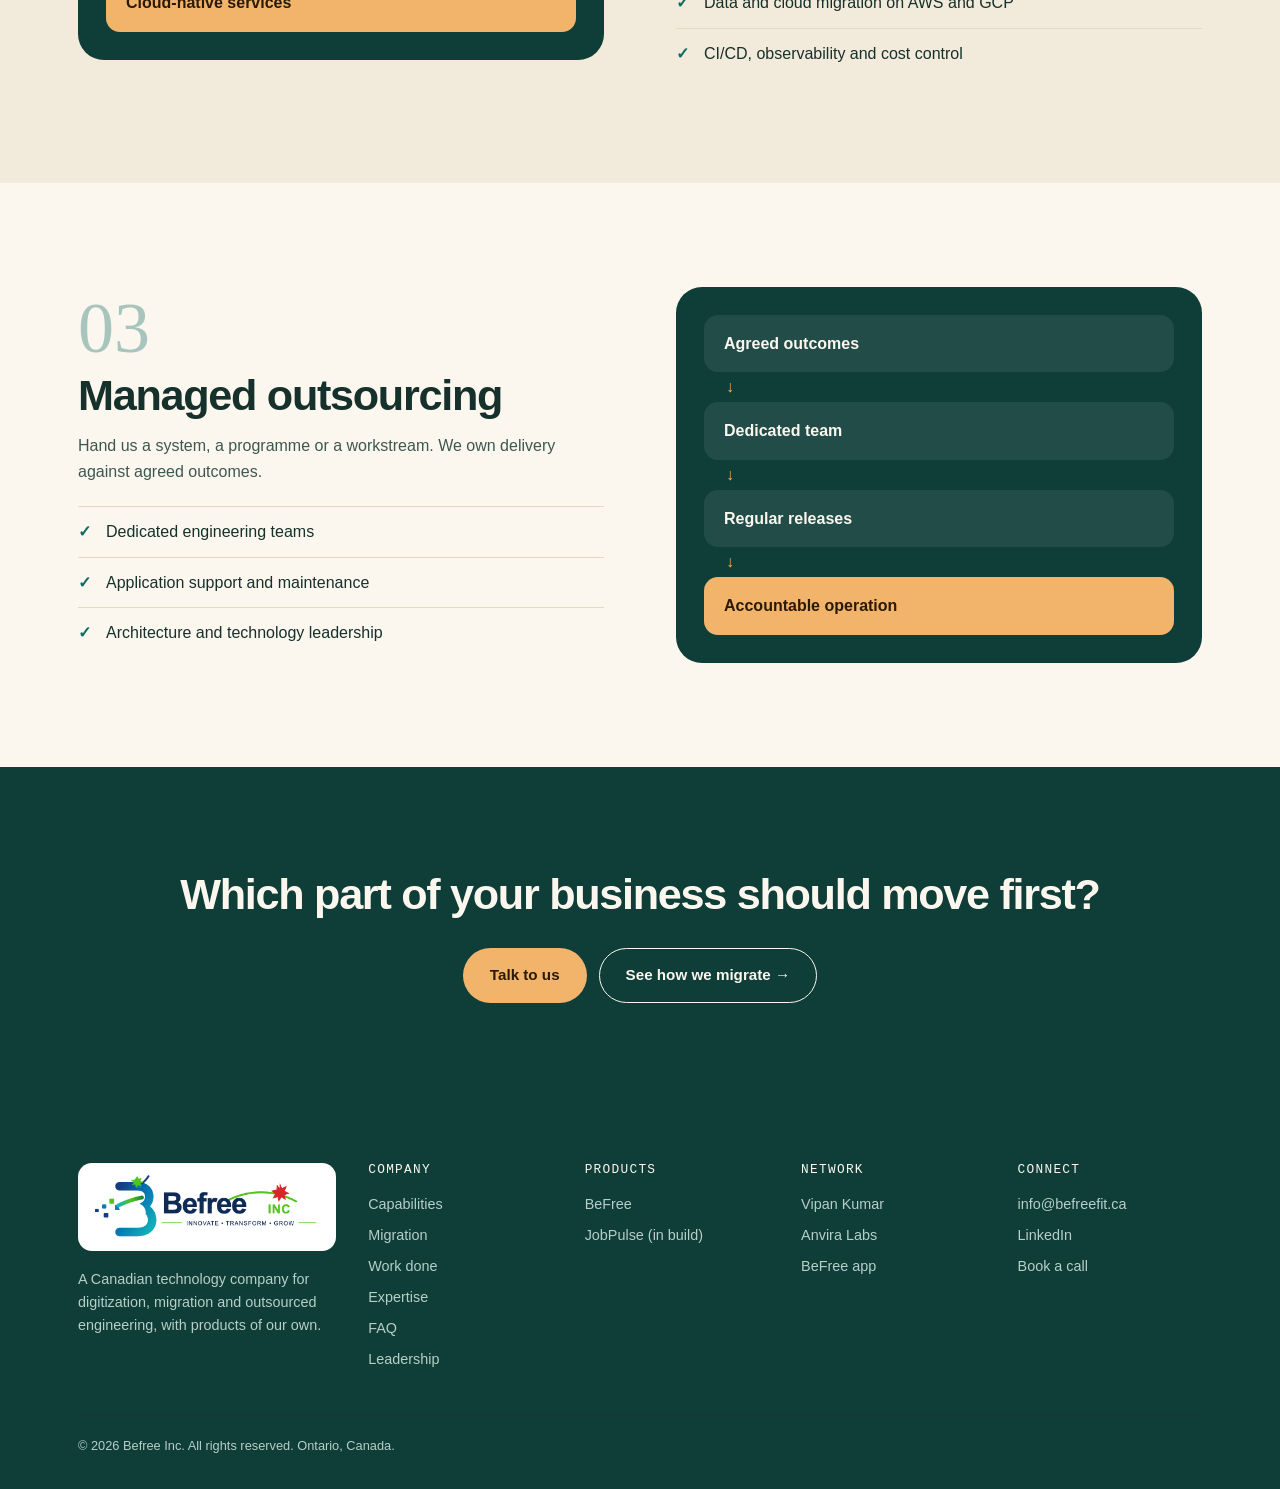
==== commit 219b618d: "Use Befree Inc brand logo and favicons, complete meta and alt text, fix menu width Co-Authored-By: C" ====
--- a/capabilities.html
+++ b/capabilities.html
@@ -7,7 +7,11 @@
 <meta name="description" content="Process digitization, legacy stack migration and managed engineering outsourcing from Befree Inc, a Canadian technology company.">
 <meta name="robots" content="index, follow, max-image-preview:large">
 <link rel="canonical" href="https://befreefit.ca/capabilities.html">
-<link rel="icon" href="assets/img/befree-logo.jpeg" type="image/jpeg">
+<link rel="icon" type="image/svg+xml" href="favicon.svg">
+<link rel="icon" sizes="32x32" type="image/png" href="favicon-32px.png">
+<link rel="icon" sizes="192x192" type="image/png" href="favicon-192px.png">
+<link rel="apple-touch-icon" sizes="180x180" href="favicon-180px.png">
+<link rel="shortcut icon" href="favicon.ico">
 <meta name="theme-color" content="#0f3d37">
 <meta property="og:type" content="website">
 <meta property="og:site_name" content="Befree Inc">
@@ -15,12 +19,20 @@
 <meta property="og:title" content="Digitization, Migration and Outsourcing | Befree Inc">
 <meta property="og:description" content="Process digitization, legacy stack migration and managed engineering outsourcing from Befree Inc, a Canadian technology company.">
 <meta property="og:url" content="https://befreefit.ca/capabilities.html">
-<meta property="og:image" content="https://befreefit.ca/assets/img/befree-logo.jpeg">
-<meta name="twitter:card" content="summary">
+<meta property="og:image" content="https://befreefit.ca/assets/img/brand/og-image.png">
+<meta property="og:image:width" content="1200">
+<meta property="og:image:height" content="630">
+<meta name="twitter:card" content="summary_large_image">
 <link rel="stylesheet" href="assets/css/site.css">
 <link rel="stylesheet" href="assets/css/themes/c-warm-health.css">
 <link rel="stylesheet" href="assets/css/pages.css">
 <script type="application/ld+json">{"@context": "https://schema.org", "@graph": [{"@type": "WebPage", "@id": "https://befreefit.ca/capabilities.html#page", "url": "https://befreefit.ca/capabilities.html", "name": "Digitization, Migration and Outsourcing | Befree Inc", "description": "Process digitization, legacy stack migration and managed engineering outsourcing from Befree Inc, a Canadian technology company.", "inLanguage": "en-CA", "isPartOf": {"@id": "https://befreefit.ca/#website"}, "about": {"@id": "https://befreefit.ca/#org"}}, {"@type": "BreadcrumbList", "itemListElement": [{"@type": "ListItem", "position": 1, "name": "Home", "item": "https://befreefit.ca/"}, {"@type": "ListItem", "position": 2, "name": "Capabilities", "item": "https://befreefit.ca/capabilities.html"}]}]}</script>
+<meta name="author" content="Befree Inc">
+<meta property="og:image:alt" content="Befree Inc logo: Innovate, Transform, Grow">
+<meta name="twitter:title" content="Digitization, Migration and Outsourcing | Befree Inc">
+<meta name="twitter:description" content="Process digitization, legacy stack migration and managed engineering outsourcing from Befree Inc, a Canadian technology company.">
+<meta name="twitter:image" content="https://befreefit.ca/assets/img/brand/og-image.png">
+<meta name="twitter:image:alt" content="Befree Inc logo: Innovate, Transform, Grow">
 </head>
 <body>
 <a class="skip" href="#main">Skip to content</a>
@@ -28,8 +40,7 @@
 <header class="nav">
   <div class="container nav-in">
     <a class="brand" href="index.html" aria-label="Befree Inc home">
-      <img src="assets/img/befree-logo.jpeg" alt="" width="40" height="40" class="brand-logo">
-      Befree Inc
+      <img src="assets/img/brand/logo-header.png" alt="Befree Inc, Canadian technology company" width="146" height="45" class="logo-header">
     </a>
     <nav aria-label="Primary"><ul>
       <li><a href="capabilities.html" aria-current="page">Capabilities</a></li>
@@ -107,7 +118,7 @@
 <footer>
   <div class="container">
     <div class="cols">
-      <div><div class="brand" style="color:var(--band-ink)"><img src="assets/img/befree-logo.jpeg" alt="" width="40" height="40" class="brand-logo">Befree Inc</div><p style="margin-top:10px;max-width:34ch">A Canadian technology company for digitization, migration and outsourced engineering, with products of our own.</p></div>
+      <div><div class="logo-chip"><img src="assets/img/brand/logo-full.png" alt="Befree Inc: Innovate, Transform, Grow" width="230" height="65" loading="lazy"></div><p style="margin-top:10px;max-width:34ch">A Canadian technology company for digitization, migration and outsourced engineering, with products of our own.</p></div>
       <div><h4>Company</h4><ul><li><a href="capabilities.html">Capabilities</a></li><li><a href="migration.html">Migration</a></li><li><a href="work.html">Work done</a></li><li><a href="index.html#results">Expertise</a></li><li><a href="index.html#faq">FAQ</a></li><li><a href="index.html#founder">Leadership</a></li></ul></div>
       <div><h4>Products</h4><ul><li><a href="https://www.befree.fit/" target="_blank" rel="noopener">BeFree</a></li><li><a href="index.html#products">JobPulse (in build)</a></li></ul></div>
       <div><h4>Network</h4><ul><li><a href="https://vipan.me/" target="_blank" rel="noopener">Vipan Kumar</a></li><li><a href="https://www.anviralabs.com/" target="_blank" rel="noopener">Anvira Labs</a></li><li><a href="https://www.befree.fit/" target="_blank" rel="noopener">BeFree app</a></li></ul></div>
--- a/assets/css/site.css
+++ b/assets/css/site.css
@@ -172,3 +172,16 @@
 .move span:last-child{font-weight:600}
 .move.head{background:var(--green-tint);font-family:var(--mono);font-size:.74rem;letter-spacing:.1em;text-transform:uppercase}
 .move.head span{color:var(--green-deep)}
+
+/* Company brand */
+.logo-header{width:146px;height:45px}
+.logo-chip{display:inline-block;background:#fff;border-radius:14px;padding:12px 16px}
+.logo-chip img{width:230px;height:auto}
+.hero .container{position:relative}
+.hero-mark{display:none}
+@media(min-width:1150px){.hero-mark{display:block;position:absolute;right:28px;top:24px;width:320px;height:320px}}
+
+/* Menu button until there is room for the full menu beside the wide logo */
+@media(max-width:1179px){.nav ul{display:none}.menu-btn{display:inline-flex}#nav-cta{margin-left:auto;margin-right:12px}}
+@media(min-width:1180px){.nav ul{gap:20px;white-space:nowrap}}
+.hero-mark{background:#fff;border-radius:36px;padding:20px}
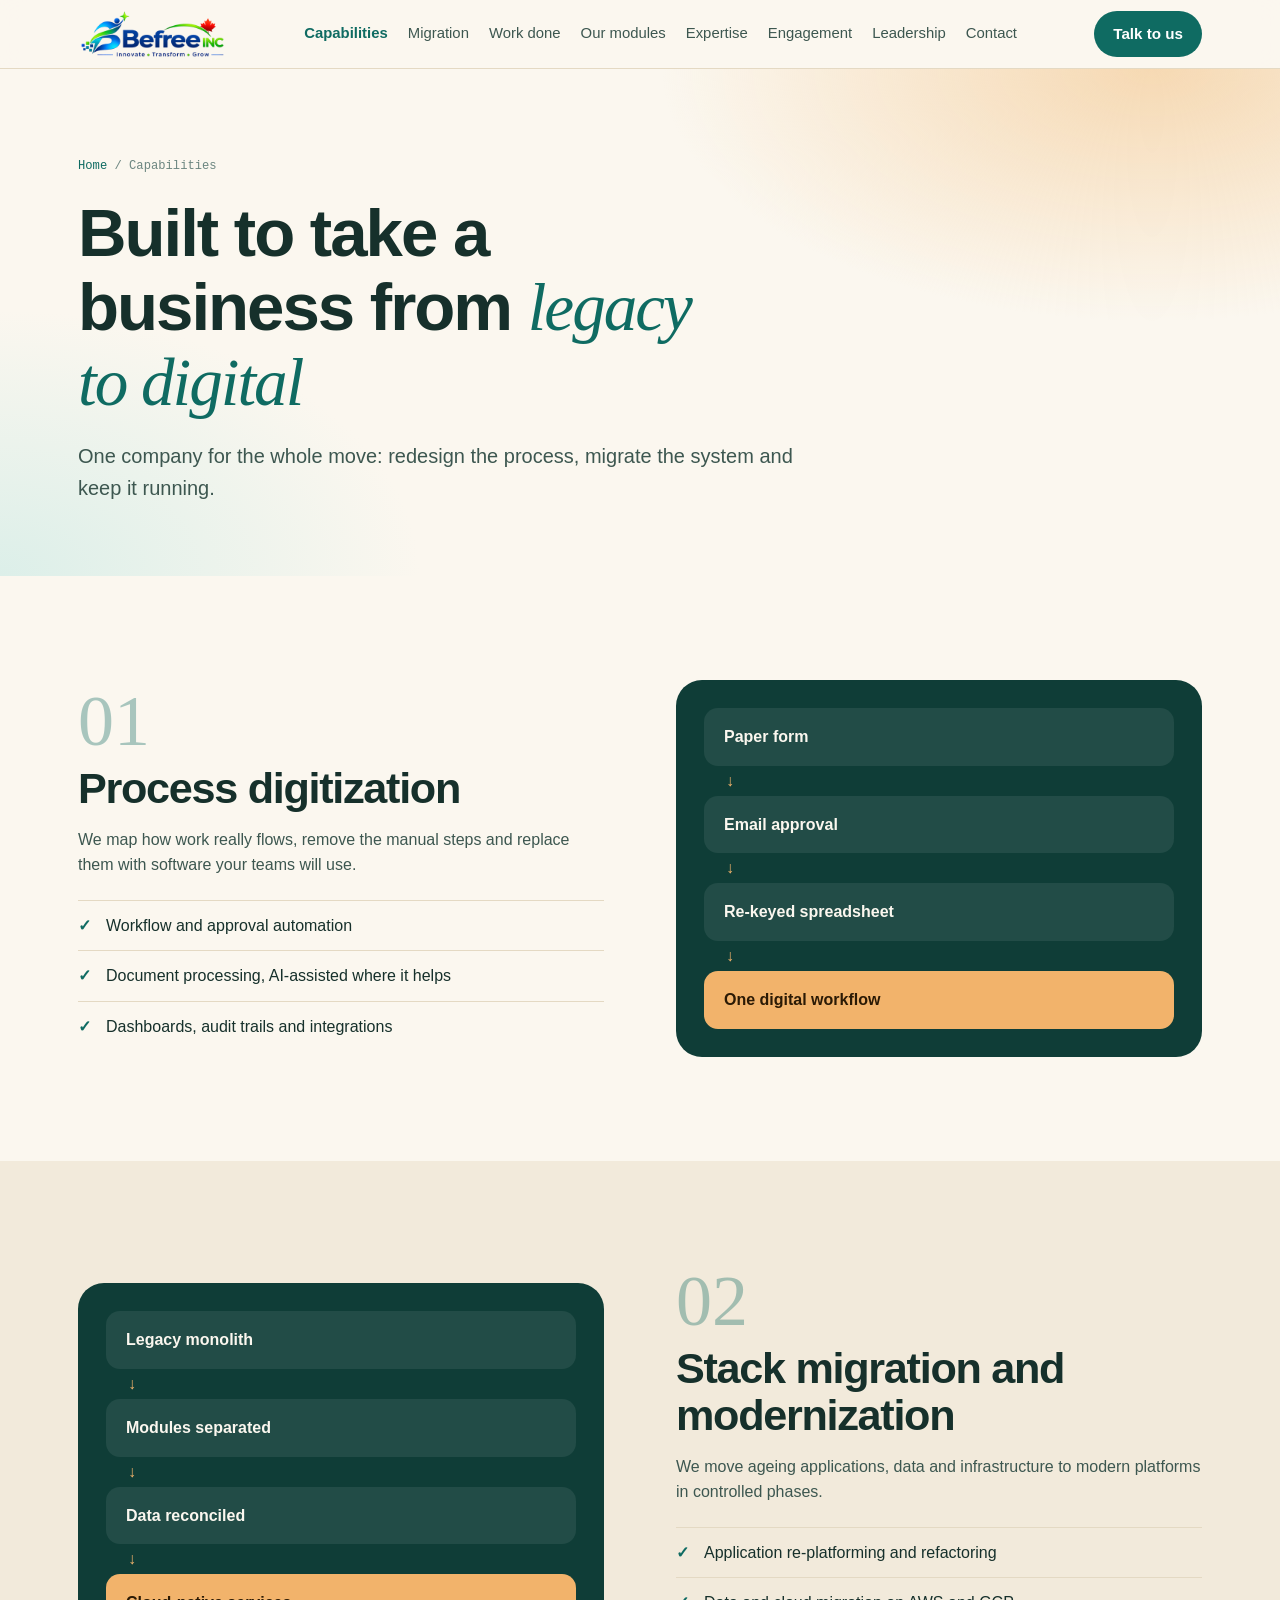
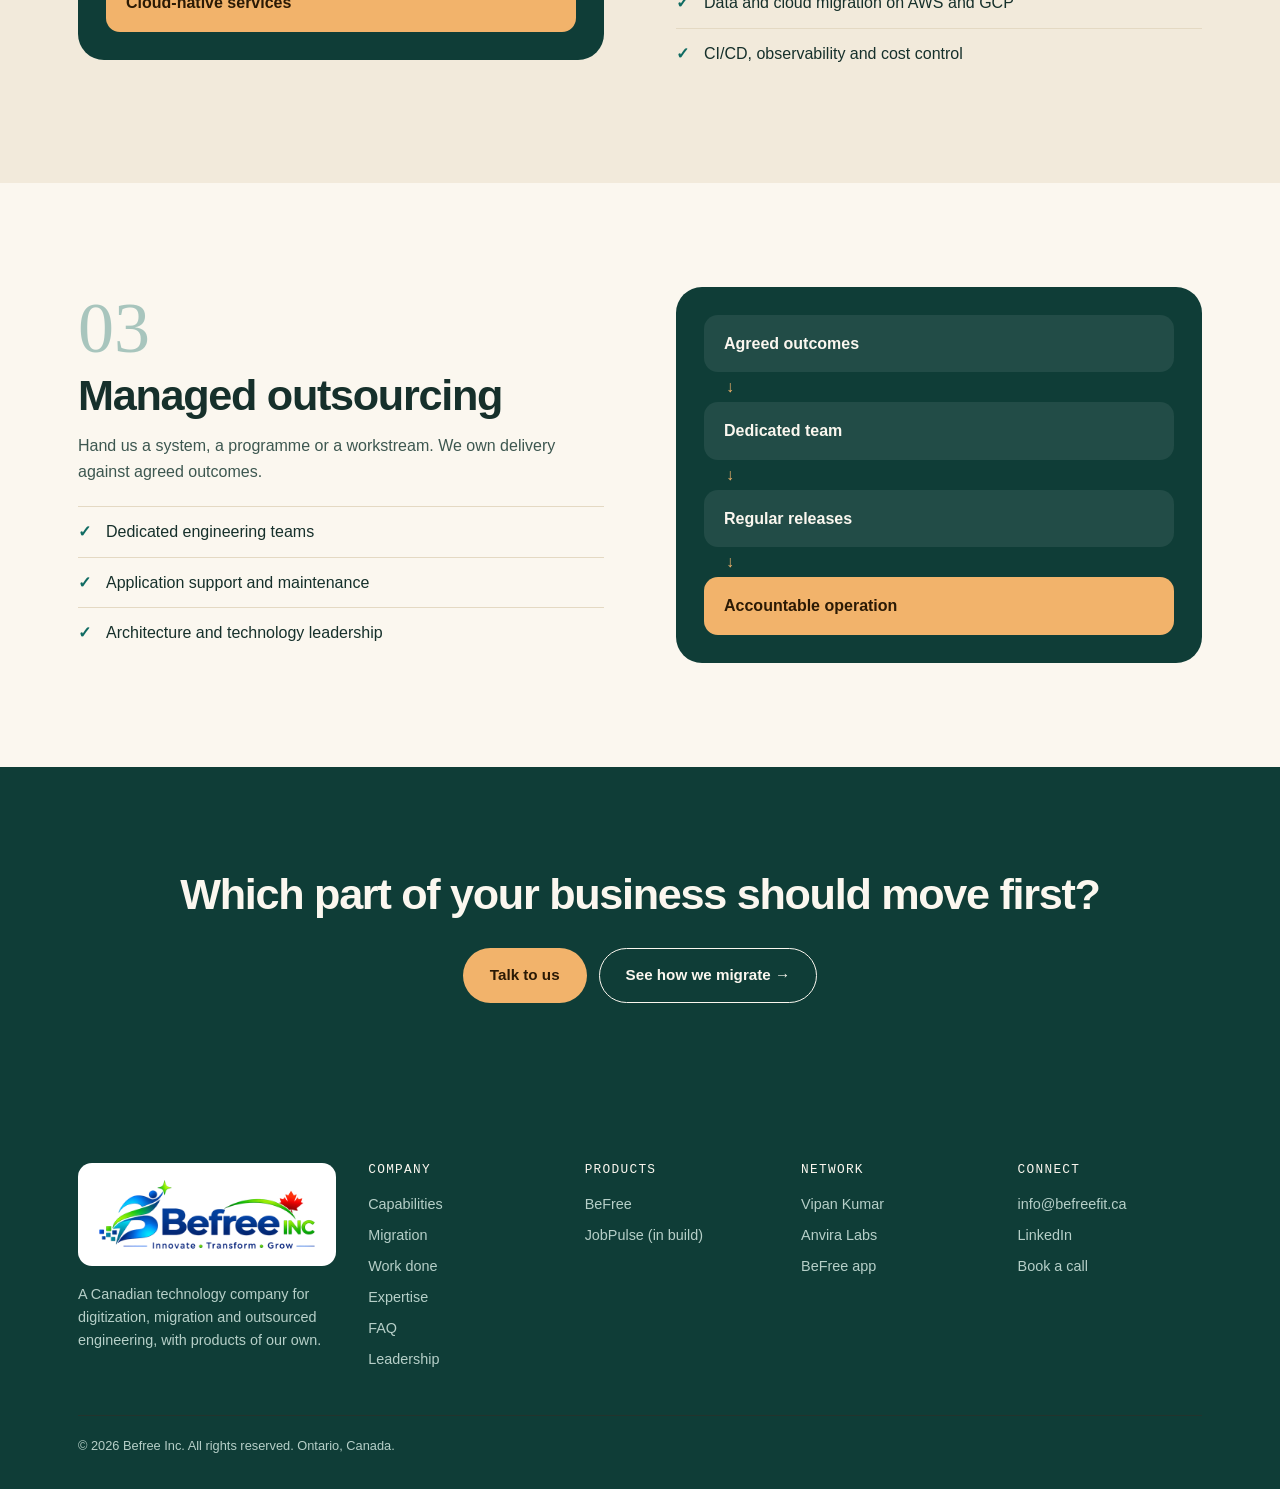
==== commit b5708167: "Use new Befree Inc logo kit for header, footer, hero, favicons and social image Co-Authored-By: Clau" ====
--- a/capabilities.html
+++ b/capabilities.html
@@ -7,11 +7,10 @@
 <meta name="description" content="Process digitization, legacy stack migration and managed engineering outsourcing from Befree Inc, a Canadian technology company.">
 <meta name="robots" content="index, follow, max-image-preview:large">
 <link rel="canonical" href="https://befreefit.ca/capabilities.html">
-<link rel="icon" type="image/svg+xml" href="favicon.svg">
+<link rel="icon" href="favicon.ico" sizes="any">
 <link rel="icon" sizes="32x32" type="image/png" href="favicon-32px.png">
 <link rel="icon" sizes="192x192" type="image/png" href="favicon-192px.png">
 <link rel="apple-touch-icon" sizes="180x180" href="favicon-180px.png">
-<link rel="shortcut icon" href="favicon.ico">
 <meta name="theme-color" content="#0f3d37">
 <meta property="og:type" content="website">
 <meta property="og:site_name" content="Befree Inc">
@@ -19,7 +18,7 @@
 <meta property="og:title" content="Digitization, Migration and Outsourcing | Befree Inc">
 <meta property="og:description" content="Process digitization, legacy stack migration and managed engineering outsourcing from Befree Inc, a Canadian technology company.">
 <meta property="og:url" content="https://befreefit.ca/capabilities.html">
-<meta property="og:image" content="https://befreefit.ca/assets/img/brand/og-image.png">
+<meta property="og:image" content="https://befreefit.ca/assets/img/brand/og-image.png?v=2">
 <meta property="og:image:width" content="1200">
 <meta property="og:image:height" content="630">
 <meta name="twitter:card" content="summary_large_image">
@@ -31,7 +30,7 @@
 <meta property="og:image:alt" content="Befree Inc logo: Innovate, Transform, Grow">
 <meta name="twitter:title" content="Digitization, Migration and Outsourcing | Befree Inc">
 <meta name="twitter:description" content="Process digitization, legacy stack migration and managed engineering outsourcing from Befree Inc, a Canadian technology company.">
-<meta name="twitter:image" content="https://befreefit.ca/assets/img/brand/og-image.png">
+<meta name="twitter:image" content="https://befreefit.ca/assets/img/brand/og-image.png?v=2">
 <meta name="twitter:image:alt" content="Befree Inc logo: Innovate, Transform, Grow">
 </head>
 <body>
@@ -40,7 +39,7 @@
 <header class="nav">
   <div class="container nav-in">
     <a class="brand" href="index.html" aria-label="Befree Inc home">
-      <img src="assets/img/brand/logo-header.png" alt="Befree Inc, Canadian technology company" width="146" height="45" class="logo-header">
+      <img src="assets/befree-website-logo-kit/logo/befree-logo-400.png" alt="Befree Inc, Canadian technology company" width="149" height="52" class="logo-header">
     </a>
     <nav aria-label="Primary"><ul>
       <li><a href="capabilities.html" aria-current="page">Capabilities</a></li>
@@ -118,7 +117,7 @@
 <footer>
   <div class="container">
     <div class="cols">
-      <div><div class="logo-chip"><img src="assets/img/brand/logo-full.png" alt="Befree Inc: Innovate, Transform, Grow" width="230" height="65" loading="lazy"></div><p style="margin-top:10px;max-width:34ch">A Canadian technology company for digitization, migration and outsourced engineering, with products of our own.</p></div>
+      <div><div class="logo-chip"><img src="assets/befree-website-logo-kit/logo/befree-logo-600.png" alt="Befree Inc: Innovate, Transform, Grow" width="230" height="81" loading="lazy"></div><p style="margin-top:10px;max-width:34ch">A Canadian technology company for digitization, migration and outsourced engineering, with products of our own.</p></div>
       <div><h4>Company</h4><ul><li><a href="capabilities.html">Capabilities</a></li><li><a href="migration.html">Migration</a></li><li><a href="work.html">Work done</a></li><li><a href="index.html#results">Expertise</a></li><li><a href="index.html#faq">FAQ</a></li><li><a href="index.html#founder">Leadership</a></li></ul></div>
       <div><h4>Products</h4><ul><li><a href="https://www.befree.fit/" target="_blank" rel="noopener">BeFree</a></li><li><a href="index.html#products">JobPulse (in build)</a></li></ul></div>
       <div><h4>Network</h4><ul><li><a href="https://vipan.me/" target="_blank" rel="noopener">Vipan Kumar</a></li><li><a href="https://www.anviralabs.com/" target="_blank" rel="noopener">Anvira Labs</a></li><li><a href="https://www.befree.fit/" target="_blank" rel="noopener">BeFree app</a></li></ul></div>
--- a/assets/css/site.css
+++ b/assets/css/site.css
@@ -174,7 +174,7 @@
 .move.head span{color:var(--green-deep)}
 
 /* Company brand */
-.logo-header{width:146px;height:45px}
+.logo-header{width:149px;height:52px}
 .logo-chip{display:inline-block;background:#fff;border-radius:14px;padding:12px 16px}
 .logo-chip img{width:230px;height:auto}
 .hero .container{position:relative}
@@ -184,4 +184,3 @@
 /* Menu button until there is room for the full menu beside the wide logo */
 @media(max-width:1179px){.nav ul{display:none}.menu-btn{display:inline-flex}#nav-cta{margin-left:auto;margin-right:12px}}
 @media(min-width:1180px){.nav ul{gap:20px;white-space:nowrap}}
-.hero-mark{background:#fff;border-radius:36px;padding:20px}
